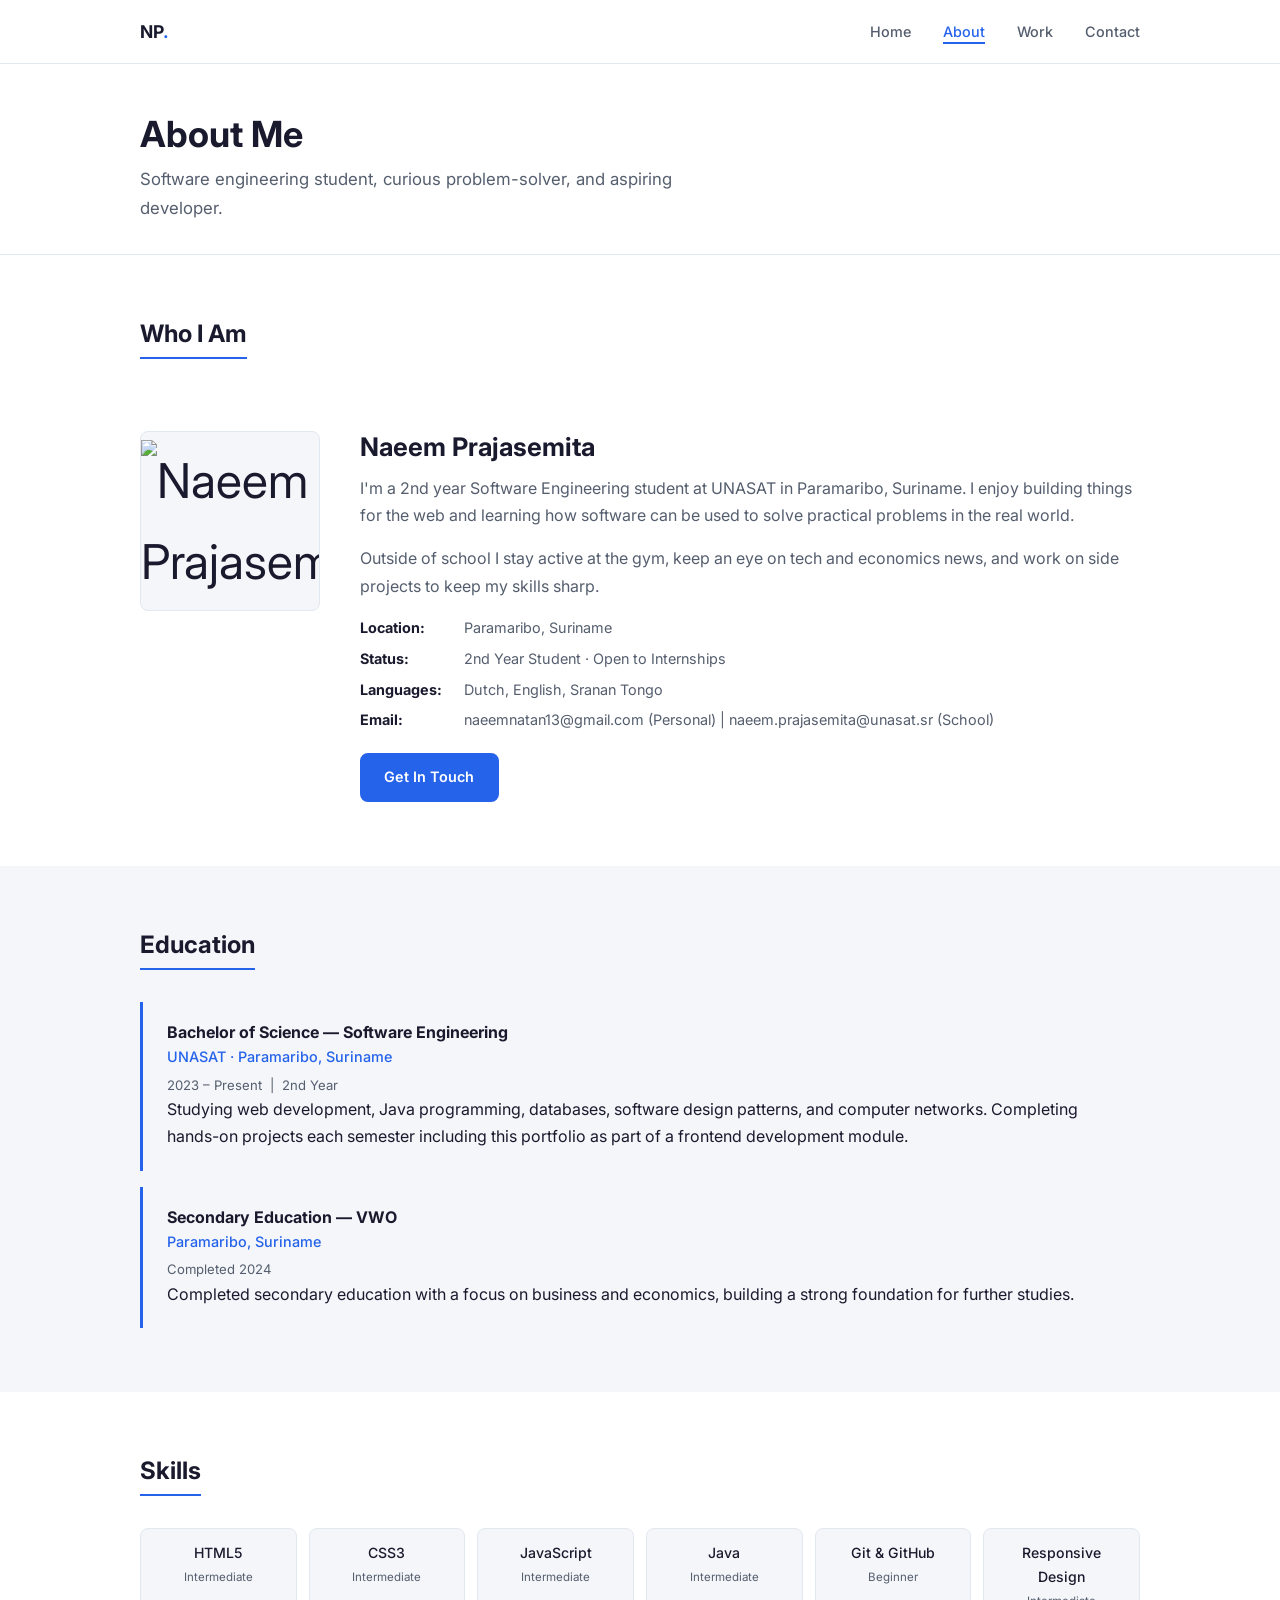
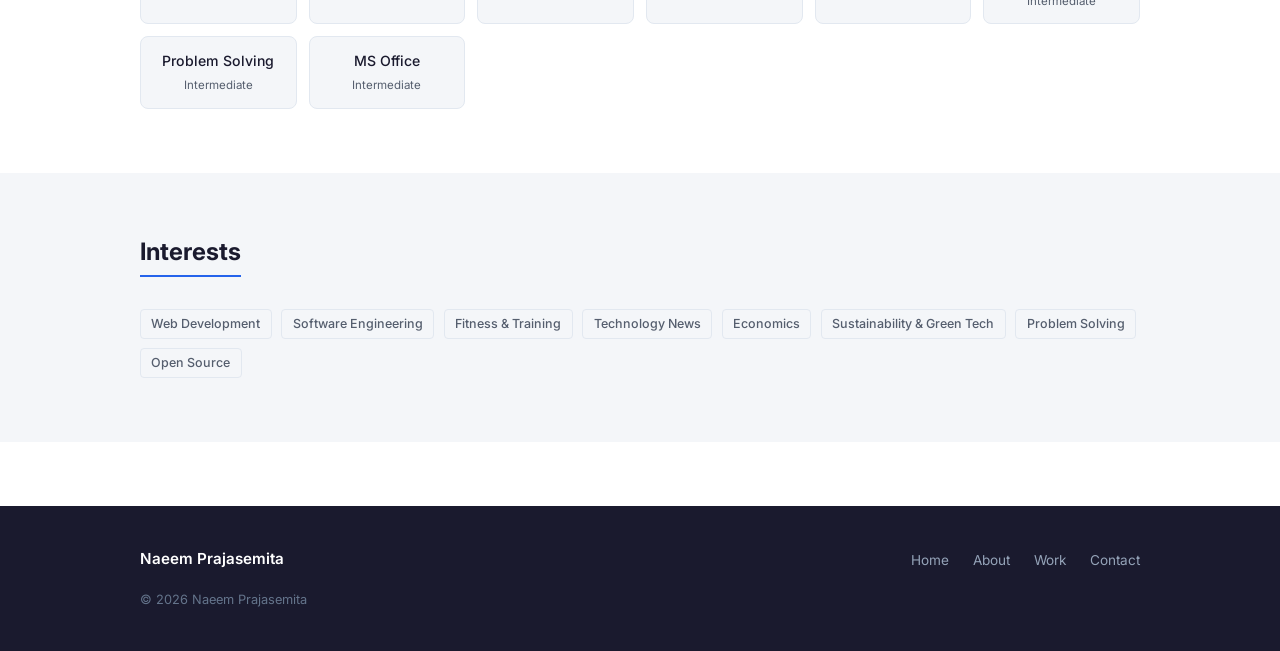
==== about.html @ e70aa5ca "Add files via upload" ====
<!DOCTYPE html>
<html lang="en">
<head>
  <meta charset="UTF-8" />
  <meta name="viewport" content="width=device-width, initial-scale=1.0" />

  <title>About — Naeem Prajasemita</title>
  <meta name="description" content="About Naeem Prajasemita — background, education, skills, and interests." />

  <link rel="stylesheet" href="./css/main.css" />

  <link rel="stylesheet" href="./css/about.css" />

  <link rel="preconnect" href="https://fonts.googleapis.com" />
  <link rel="preconnect" href="https://fonts.gstatic.com" crossorigin />
  <link href="https://fonts.googleapis.com/css2?family=Inter:wght@400;500;600;700&display=swap" rel="stylesheet" />
</head>
<body>

  <nav class="nav">
    <div class="nav-inner">
      <a href="./index.html" class="nav-logo">NP<span>.</span></a>

      <button class="nav-menu-btn" aria-label="Open menu" aria-expanded="false">
        <span></span>
        <span></span>
        <span></span>
      </button>

      <ul class="nav-links">
        <li><a href="./index.html">Home</a></li>
        <li><a href="./about.html">About</a></li>
        <li><a href="./work.html">Work</a></li>
        <li><a href="./contact.html">Contact</a></li>
      </ul>
    </div>
  </nav>


  <div class="about-header">
    <div class="container">
      <h1>About Me</h1>
      <p>Software engineering student, curious problem-solver, and aspiring developer.</p>
    </div>
  </div>


  <main>

    <section class="section">
      <div class="container">

        <h2 class="section-title">Who I Am</h2>

        <div class="profile-grid">


          <div class="profile-photo"><img src="./img/naeem.png" alt="Naeem Prajasemita" /></div>

          <div class="profile-details">
            <h2>Naeem Prajasemita</h2>

            <p>
              I'm a 2nd year Software Engineering student at UNASAT in Paramaribo, Suriname.
              I enjoy building things for the web and learning how software can be used to
              solve practical problems in the real world.
            </p>
            <p>
              Outside of school I stay active at the gym, keep an eye on tech and
              economics news, and work on side projects to keep my skills sharp.
            </p>

            <div class="profile-meta">
              <div class="profile-meta-item">
                <strong>Location:</strong> Paramaribo, Suriname
              </div>
              <div class="profile-meta-item">
                <strong>Status:</strong> 2nd Year Student · Open to Internships
              </div>
              <div class="profile-meta-item">
                <strong>Languages:</strong> Dutch, English, Sranan Tongo
              </div>
              <div class="profile-meta-item">
                <strong>Email:</strong> naeemnatan13@gmail.com (Personal) | naeem.prajasemita@unasat.sr (School)
              </div>
            </div>

            <a href="./contact.html" class="btn btn-primary">Get In Touch</a>
          </div>

        </div>
      </div>
    </section>


    <section class="section section-alt">
      <div class="container">

        <h2 class="section-title">Education</h2>

        <div class="edu-list">

          <div class="edu-card">
            <h3>Bachelor of Science — Software Engineering</h3>
            <p class="edu-school">UNASAT · Paramaribo, Suriname</p>
            <p class="edu-year">2023 – Present &nbsp;|&nbsp; 2nd Year</p>
            <p>
              Studying web development, Java programming, databases, software design
              patterns, and computer networks. Completing hands-on projects each semester
              including this portfolio as part of a frontend development module.
            </p>
          </div>

          <div class="edu-card">
            <h3>Secondary Education — VWO</h3>
            <p class="edu-school">Paramaribo, Suriname</p>
            <p class="edu-year">Completed 2024</p>
            <p>
              Completed secondary education with a focus on business and economics,
              building a strong foundation for further studies.
            </p>
          </div>

        </div>

      </div>
    </section>


    <section class="section">
      <div class="container">

        <h2 class="section-title">Skills</h2>

        <div class="skills-grid">

          <div class="skill-item">
            HTML5
            <span class="skill-level">Intermediate</span>
          </div>

          <div class="skill-item">
            CSS3
            <span class="skill-level">Intermediate</span>
          </div>

          <div class="skill-item">
            JavaScript
            <span class="skill-level">Intermediate</span>
          </div>

          <div class="skill-item">
            Java
            <span class="skill-level">Intermediate</span>
          </div>

          <div class="skill-item">
            Git &amp; GitHub
            <span class="skill-level">Beginner</span>
          </div>

          <div class="skill-item">
            Responsive Design
            <span class="skill-level">Intermediate</span>
          </div>

          <div class="skill-item">
            Problem Solving
            <span class="skill-level">Intermediate</span>
          </div>

          <div class="skill-item">
            MS Office
            <span class="skill-level">Intermediate</span>
          </div>

        </div>

      </div>
    </section>


    <section class="section section-alt">
      <div class="container">

        <h2 class="section-title">Interests</h2>

        <div class="interests-list">
          <span class="tag">Web Development</span>
          <span class="tag">Software Engineering</span>
          <span class="tag">Fitness &amp; Training</span>
          <span class="tag">Technology News</span>
          <span class="tag">Economics</span>
          <span class="tag">Sustainability &amp; Green Tech</span>
          <span class="tag">Problem Solving</span>
          <span class="tag">Open Source</span>
        </div>

      </div>
    </section>

  </main>


  <footer class="footer">
    <div class="container footer-inner">
      <span class="footer-name">Naeem Prajasemita</span>
      <ul class="footer-links">
        <li><a href="./index.html">Home</a></li>
        <li><a href="./about.html">About</a></li>
        <li><a href="./work.html">Work</a></li>
        <li><a href="./contact.html">Contact</a></li>
      </ul>
      <p class="footer-copy">© <span id="footer-year"></span> Naeem Prajasemita</p>
    </div>
  </footer>


  <script src="./js/main.js"></script>
  <script src="./js/about.js"></script>

</body>
</html>
---- css/main.css ----
@import url('https://fonts.googleapis.com/css2?family=Inter:wght@400;500;600;700&display=swap');

:root {
  
  --color-bg:        #ffffff;
  --color-bg-alt:    #f4f6f9; 
  --color-text:      #1a1a2e;  
  --color-text-soft: #555e6e;  
  --color-accent:    #2563eb;  
  --color-accent-hover: #1d4ed8;
  --color-border:    #e2e8f0;
  --color-white:     #ffffff;

  --font-main: 'Inter', sans-serif;

  --gap:    1.5rem;
  --radius: 8px;

  
  --max-width: 1000px;
  --nav-height: 64px;
}

*, *::before, *::after {
  box-sizing: border-box;
  margin: 0;
  padding: 0;
}

html {
  scroll-behavior: smooth;
}

body {
  font-family: var(--font-main);
  font-size: 1rem;
  line-height: 1.7;
  color: var(--color-text);
  background: var(--color-bg);
}

img {
  max-width: 100%;
  display: block;
}

a {
  color: var(--color-accent);
  text-decoration: none;
}

a:hover {
  text-decoration: underline;
}

ul {
  list-style: none;
}

.container {
  width: 90%;
  max-width: var(--max-width);
  margin-inline: auto;
}

.section {
  padding: 4rem 0;
}

.section-alt {
  background: var(--color-bg-alt);
}

h1, h2, h3, h4 {
  line-height: 1.25;
  font-weight: 700;
  color: var(--color-text);
}

h1 { font-size: 2.25rem; }
h2 { font-size: 1.6rem;  }
h3 { font-size: 1.2rem;  }

.section-title {
  font-size: 1.5rem;
  margin-bottom: 2rem;
  padding-bottom: 0.5rem;
  border-bottom: 2px solid var(--color-accent);
  display: inline-block;
}

.nav {
  position: sticky;
  top: 0;
  height: var(--nav-height);
  background: var(--color-white);
  border-bottom: 1px solid var(--color-border);
  z-index: 100;
  display: flex;
  align-items: center;
}

.nav-inner {
  display: flex;
  align-items: center;
  justify-content: space-between;
  width: 90%;
  max-width: var(--max-width);
  margin-inline: auto;
}

.nav-logo {
  font-size: 1.1rem;
  font-weight: 700;
  color: var(--color-text);
  text-decoration: none;
}

.nav-logo span {
  color: var(--color-accent);
}

.nav-links {
  display: flex;
  gap: 2rem;
}

.nav-links a {
  font-size: 0.9rem;
  font-weight: 500;
  color: var(--color-text-soft);
  text-decoration: none;
  padding-bottom: 2px;
  border-bottom: 2px solid transparent;
  transition: color 0.2s, border-color 0.2s;
}

.nav-links a:hover,
.nav-links a.active {
  color: var(--color-accent);
  border-bottom-color: var(--color-accent);
}

.nav-menu-btn {
  display: none;
  flex-direction: column;
  gap: 5px;
  background: none;
  border: none;
  cursor: pointer;
  padding: 4px;
}

.nav-menu-btn span {
  display: block;
  width: 22px;
  height: 2px;
  background: var(--color-text);
  border-radius: 2px;
  transition: transform 0.3s, opacity 0.3s;
}

.nav-menu-btn.is-open span:nth-child(1) { transform: translateY(7px) rotate(45deg); }
.nav-menu-btn.is-open span:nth-child(2) { opacity: 0; }
.nav-menu-btn.is-open span:nth-child(3) { transform: translateY(-7px) rotate(-45deg); }


.btn {
  display: inline-block;
  padding: 0.65rem 1.4rem;
  border-radius: var(--radius);
  font-size: 0.9rem;
  font-weight: 600;
  cursor: pointer;
  border: 2px solid transparent;
  text-decoration: none;
  transition: background 0.2s, color 0.2s, border-color 0.2s;
}

.btn-primary {
  background: var(--color-accent);
  color: var(--color-white);
  border-color: var(--color-accent);
}

.btn-primary:hover {
  background: var(--color-accent-hover);
  border-color: var(--color-accent-hover);
  text-decoration: none;
}

.btn-outline {
  background: transparent;
  color: var(--color-accent);
  border-color: var(--color-accent);
}

.btn-outline:hover {
  background: var(--color-accent);
  color: var(--color-white);
  text-decoration: none;
}


.tag {
  display: inline-block;
  padding: 0.2rem 0.65rem;
  background: var(--color-bg-alt);
  border: 1px solid var(--color-border);
  border-radius: 4px;
  font-size: 0.78rem;
  font-weight: 500;
  color: var(--color-text-soft);
}

.card {
  background: var(--color-white);
  border: 1px solid var(--color-border);
  border-radius: var(--radius);
  padding: 1.5rem;
}

.footer {
  background: var(--color-text);
  color: #c8d0dc;
  padding: 2.5rem 0;
  margin-top: 4rem;
}

.footer-inner {
  display: flex;
  align-items: center;
  justify-content: space-between;
  flex-wrap: wrap;
  gap: 1rem;
}

.footer-name {
  font-weight: 600;
  color: var(--color-white);
  font-size: 0.95rem;
}

.footer-links {
  display: flex;
  gap: 1.5rem;
}

.footer-links a {
  font-size: 0.85rem;
  color: #94a3b8;
  text-decoration: none;
  transition: color 0.2s;
}

.footer-links a:hover {
  color: var(--color-white);
}

.footer-copy {
  font-size: 0.8rem;
  color: #64748b;
  width: 100%;
}

.text-soft { color: var(--color-text-soft); }
.text-center { text-align: center; }
.mt-1 { margin-top: 1rem; }
.mt-2 { margin-top: 2rem; }

@media (max-width: 640px) {
  .nav-menu-btn {
    display: flex;
  }

  .nav-links {
    position: absolute;
    top: var(--nav-height);
    left: 0;
    right: 0;
    flex-direction: column;
    gap: 0;
    background: var(--color-white);
    border-bottom: 1px solid var(--color-border);
  
    display: none;
  }

  .nav-links.is-open {
    display: flex;
  }

  .nav-links a {
    padding: 1rem 1.5rem;
    border-bottom: 1px solid var(--color-border);
    font-size: 1rem;
  }

  h1 { font-size: 1.75rem; }
  h2 { font-size: 1.35rem; }

  .footer-inner {
    flex-direction: column;
    align-items: flex-start;
  }
}

@media (max-width: 768px) {
  .section {
    padding: 3rem 0;
  }
}
---- css/about.css ----
/* ============================================================
   about.css — Styles for about.html only
   ============================================================ */

/* ── Page header ── */
.about-header {
  padding: 3rem 0 2rem;
  border-bottom: 1px solid var(--color-border);
}

.about-header h1 {
  margin-bottom: 0.5rem;
}

.about-header p {
  color: var(--color-text-soft);
  font-size: 1.05rem;
  max-width: 55ch;
}

/* ── Profile block ── */
.profile-grid {
  display: grid;
  grid-template-columns: 180px 1fr;
  gap: 2.5rem;
  align-items: start;
  margin-top: 2.5rem;
}

.profile-photo {
  width: 180px;
  height: 180px;
  border-radius: var(--radius);
  background: var(--color-bg-alt);
  border: 1px solid var(--color-border);
  display: flex;
  align-items: center;
  justify-content: center;
  font-size: 3rem;      /* emoji placeholder */
  flex-shrink: 0;
}

.profile-details h2 {
  margin-bottom: 0.75rem;
}

.profile-details p {
  color: var(--color-text-soft);
  margin-bottom: 1rem;
}

.profile-meta {
  display: flex;
  flex-direction: column;
  gap: 0.4rem;
  margin-bottom: 1.25rem;
}

.profile-meta-item {
  font-size: 0.9rem;
  color: var(--color-text-soft);
}

.profile-meta-item strong {
  color: var(--color-text);
  min-width: 100px;
  display: inline-block;
}

/* ── Education ── */
.edu-list {
  display: flex;
  flex-direction: column;
  gap: 1rem;
}

.edu-card {
  padding: 1.25rem 1.5rem;
  border-left: 3px solid var(--color-accent);
  background: var(--color-bg-alt);
  border-radius: 0 var(--radius) var(--radius) 0;
}

.edu-card h3 {
  font-size: 1rem;
  margin-bottom: 0.2rem;
}

.edu-card .edu-school {
  font-size: 0.9rem;
  color: var(--color-accent);
  font-weight: 500;
}

.edu-card .edu-year {
  font-size: 0.82rem;
  color: var(--color-text-soft);
  margin-top: 0.25rem;
}

/* ── Skills ── */
.skills-grid {
  display: grid;
  grid-template-columns: repeat(auto-fill, minmax(140px, 1fr));
  gap: 0.75rem;
}

.skill-item {
  background: var(--color-bg-alt);
  border: 1px solid var(--color-border);
  border-radius: var(--radius);
  padding: 0.75rem 1rem;
  text-align: center;
  font-size: 0.88rem;
  font-weight: 500;
}

.skill-item .skill-level {
  display: block;
  font-size: 0.72rem;
  font-weight: 400;
  color: var(--color-text-soft);
  margin-top: 0.2rem;
}

/* ── Interests list ── */
.interests-list {
  display: flex;
  flex-wrap: wrap;
  gap: 0.6rem;
}

/* ── Responsive ── */
@media (max-width: 600px) {
  .profile-grid {
    grid-template-columns: 1fr;
  }

  .profile-photo {
    width: 120px;
    height: 120px;
    font-size: 2.25rem;
  }
}

@media (max-width: 768px) {
  .skills-grid {
    grid-template-columns: repeat(auto-fill, minmax(120px, 1fr));
  }
}
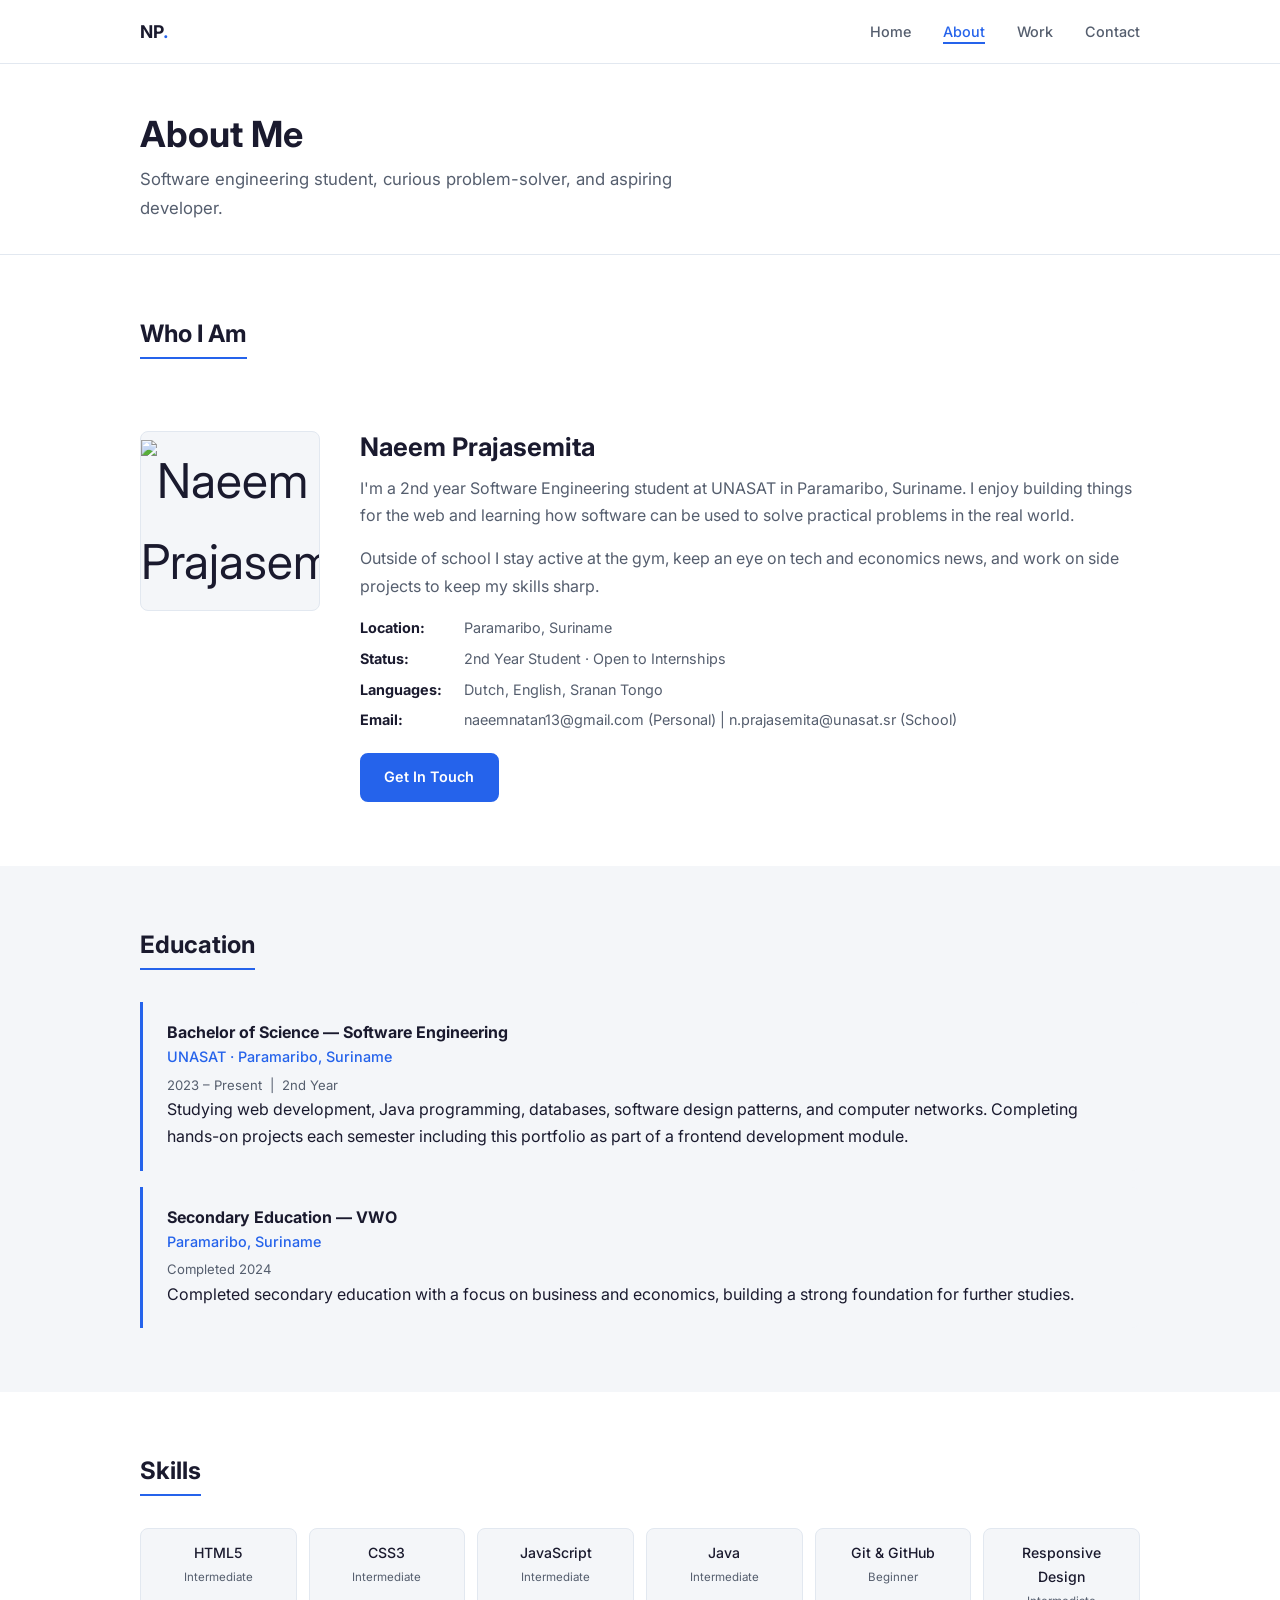
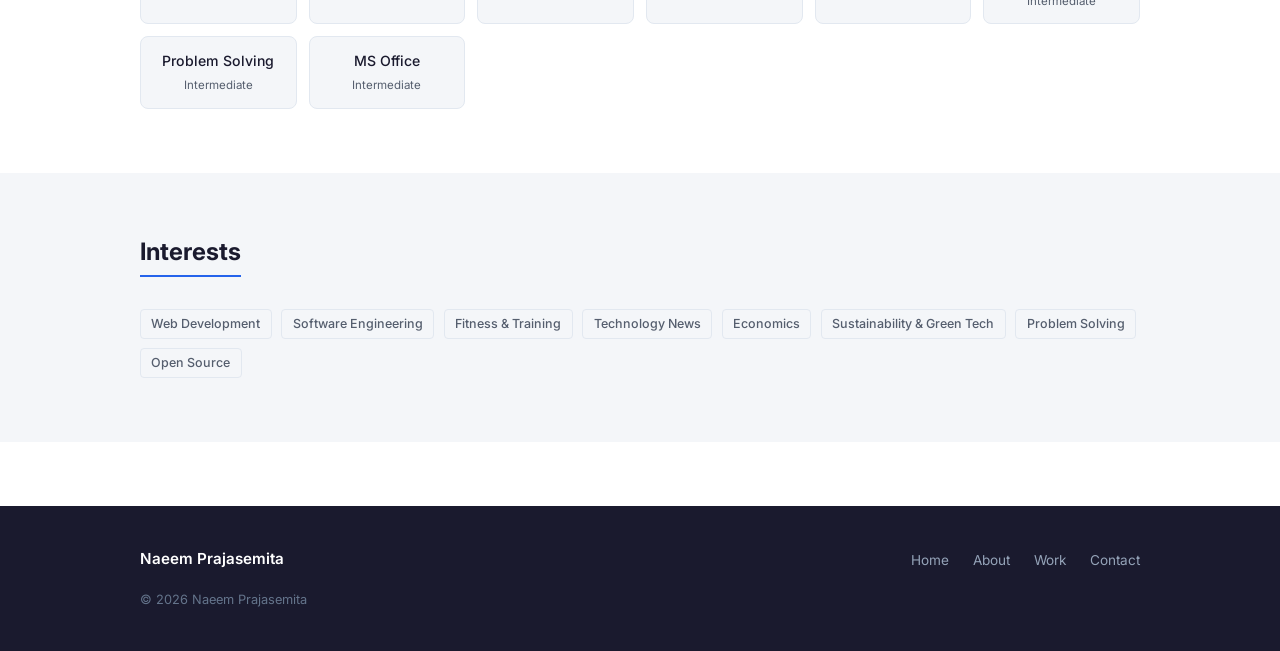
==== commit 1f6d42c0: "Update school email address in about.html" ====
--- a/about.html
+++ b/about.html
@@ -81,7 +81,7 @@
                 <strong>Languages:</strong> Dutch, English, Sranan Tongo
               </div>
               <div class="profile-meta-item">
-                <strong>Email:</strong> naeemnatan13@gmail.com (Personal) | naeem.prajasemita@unasat.sr (School)
+                <strong>Email:</strong> naeemnatan13@gmail.com (Personal) | n.prajasemita@unasat.sr (School)
               </div>
             </div>
 
